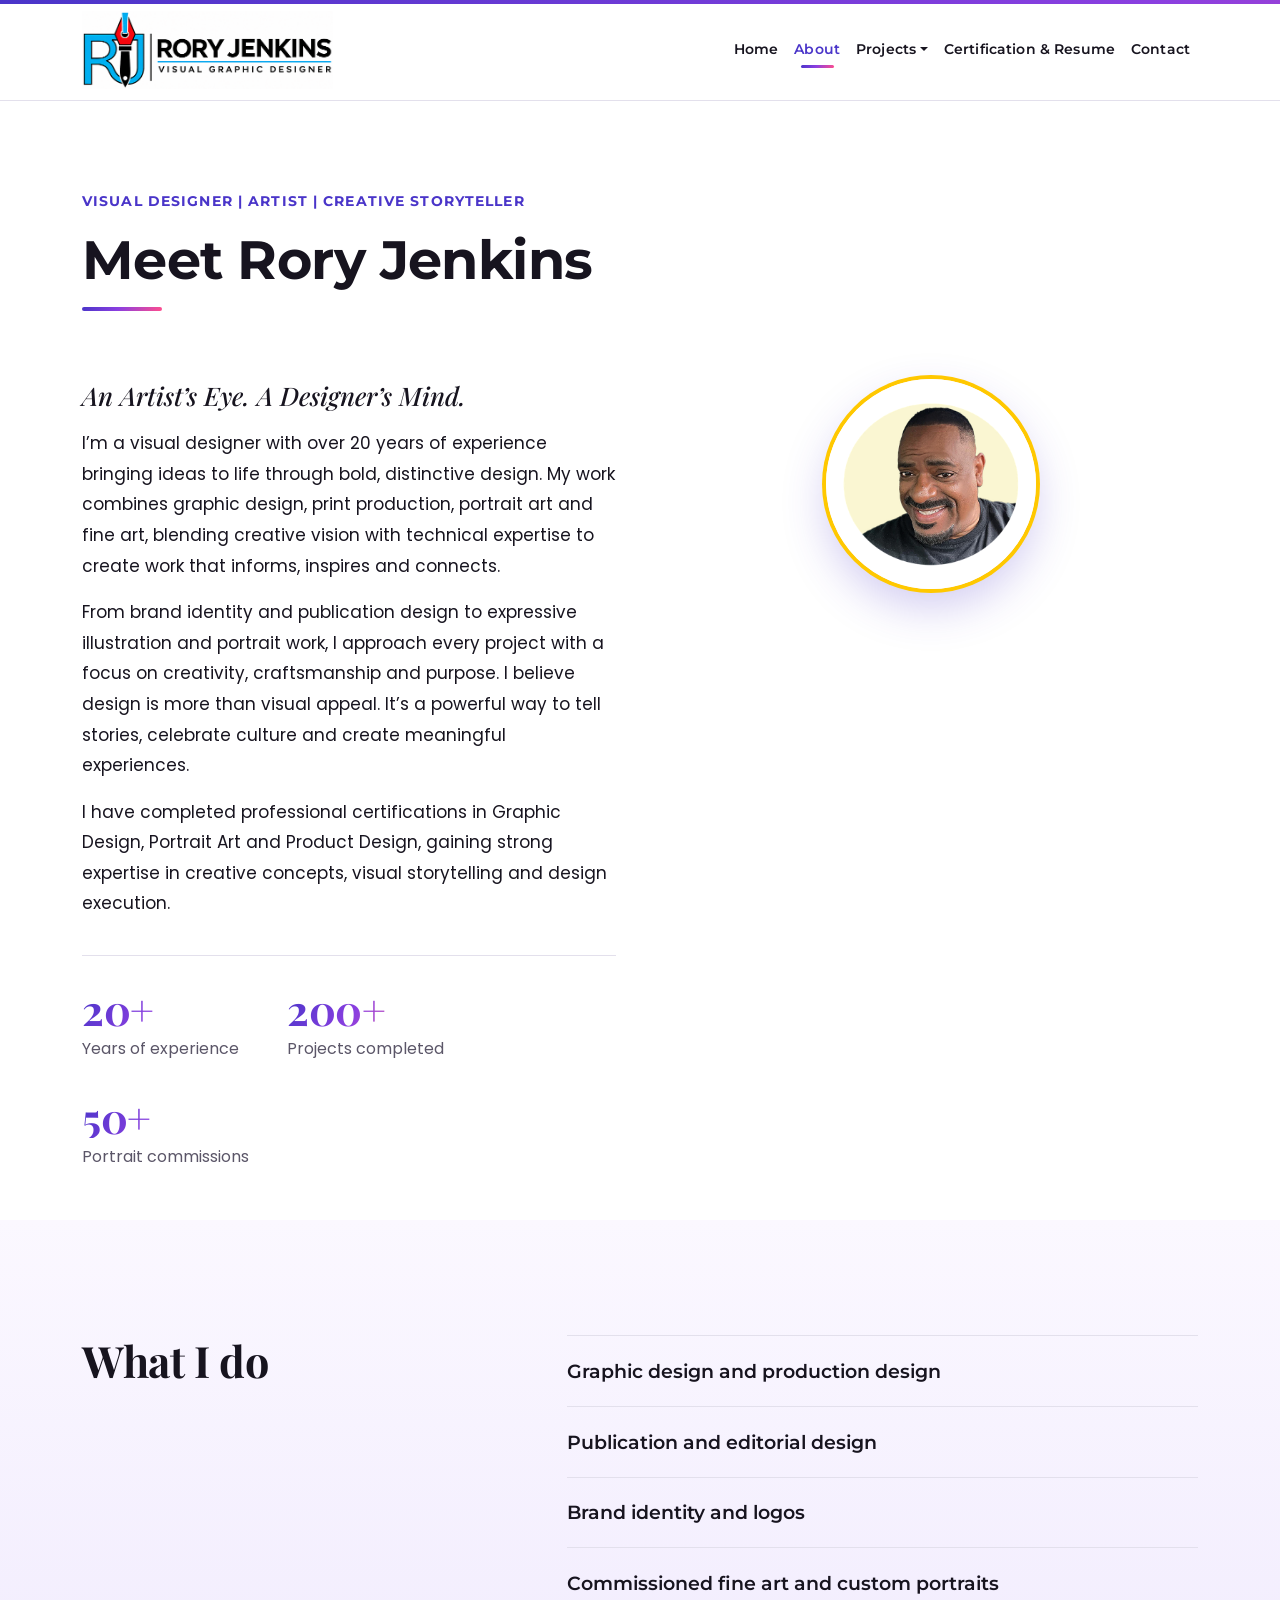
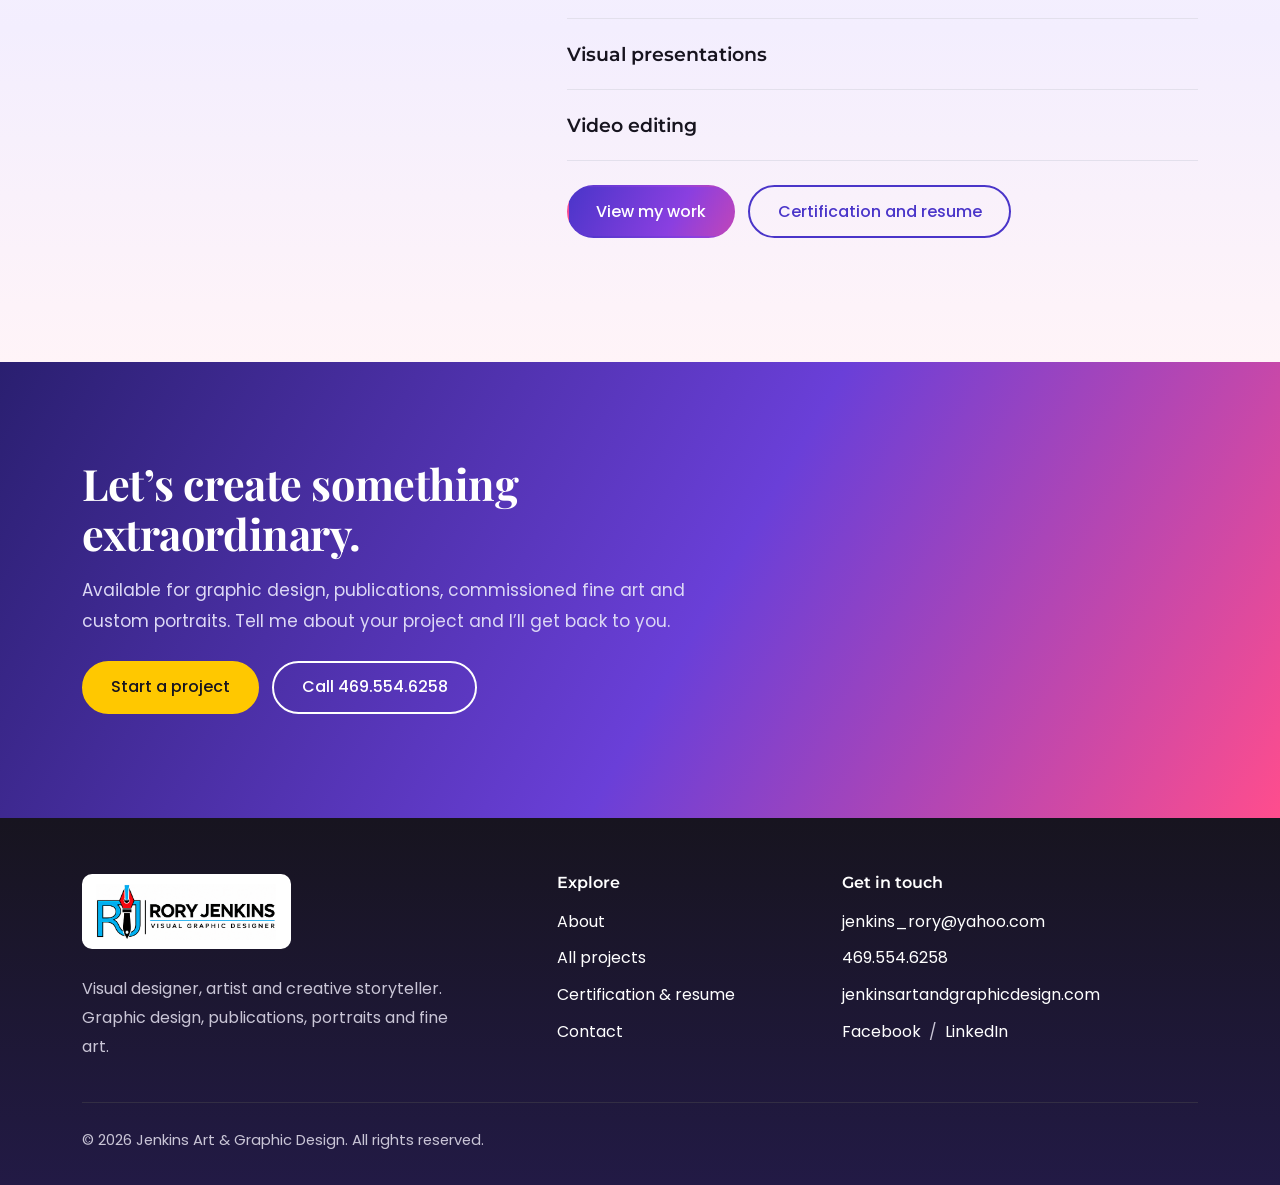
==== about.html @ f0d64f8f "first commit" ====
<!DOCTYPE html>
<html lang="en">
<head>
<meta charset="utf-8">
<meta name="viewport" content="width=device-width, initial-scale=1">
<title>About | Rory Jenkins</title>
<meta name="description" content="About Rory Jenkins: visual designer with over 20 years of experience in graphic design, print production, portrait art and fine art.">
<meta property="og:title" content="About | Rory Jenkins">
<meta property="og:description" content="About Rory Jenkins: visual designer with over 20 years of experience in graphic design, print production, portrait art and fine art.">
<meta property="og:type" content="website">
<link rel="icon" href="img/favicon.png" type="image/png">
<link href="css/fonts.css" rel="stylesheet">
<link href="vendor/bootstrap.min.css" rel="stylesheet">
<link href="css/style.css" rel="stylesheet">
</head>
<body>
<a class="skip-link" href="#main">Skip to content</a>
<header>
<nav class="navbar navbar-expand-lg site-nav sticky-top" aria-label="Main">
  <div class="container">
    <a class="brand brand-logo" href="index.html" aria-label="Rory Jenkins Visual Graphic Designer, home">
      <img src="img/logo-rory-jenkins.png" width="570" height="177" alt="Rory Jenkins Visual Graphic Designer">
    </a>
    <button class="navbar-toggler" type="button" data-bs-toggle="collapse" data-bs-target="#nav" aria-controls="nav" aria-expanded="false" aria-label="Open menu">
      <span class="navbar-toggler-icon"></span>
    </button>
    <div class="collapse navbar-collapse" id="nav">
      <ul class="navbar-nav ms-auto align-items-lg-center">
        <li class="nav-item"><a class="nav-link" href="index.html">Home</a></li>
        <li class="nav-item"><a class="nav-link active" aria-current="page" href="about.html">About</a></li>
        <li class="nav-item dropdown">
          <a class="nav-link dropdown-toggle" href="work.html" role="button" data-bs-toggle="dropdown" aria-expanded="false">Projects</a>
          <ul class="dropdown-menu">
            <li><a class="dropdown-item" href="osiris-coffee.html">Osiris Coffee</a></li><li><a class="dropdown-item" href="daybrave-skincare.html">Daybrave Men’s Skincare</a></li><li><a class="dropdown-item" href="culture-magazine.html">CULTURE Magazine</a></li><li><a class="dropdown-item" href="calendar-design.html">2027 HBCU Calendar</a></li><li><a class="dropdown-item" href="poster-design.html">Poster & Print Design</a></li><li><a class="dropdown-item" href="logo-design.html">Logo Design</a></li><li><a class="dropdown-item" href="illustrations.html">Digital Illustration</a></li><li><a class="dropdown-item" href="book-cover.html">Book Cover Design</a></li>
            <li><hr class="dropdown-divider"></li>
            <li><a class="dropdown-item" href="work.html">All projects</a></li>
          </ul>
        </li>
        <li class="nav-item"><a class="nav-link" href="certification.html">Certification &amp; Resume</a></li>
        <li class="nav-item"><a class="nav-link" href="contact.html">Contact</a></li>
      </ul>
    </div>
  </div>
</nav>
</header>
<main id="main">

<section class="page-head">
  <div class="container">
    <span class="kicker">Visual Designer | Artist | Creative Storyteller</span>
    <h1>Meet Rory Jenkins</h1>
  </div>
</section>
<section class="pb-5">
  <div class="container">
    <div class="row g-5 align-items-start">
      <div class="col-lg-6">
        <div class="prose">
          <p class="pull" style="font-size:1.6rem">An Artist’s Eye. A Designer’s Mind.</p>
          <p>I’m a visual designer with over 20 years of experience bringing ideas to life through bold, distinctive design. My work combines graphic design, print production, portrait art and fine art, blending creative vision with technical expertise to create work that informs, inspires and connects.</p>
          <p>From brand identity and publication design to expressive illustration and portrait work, I approach every project with a focus on creativity, craftsmanship and purpose. I believe design is more than visual appeal. It’s a powerful way to tell stories, celebrate culture and create meaningful experiences.</p>
          <p>I have completed professional certifications in Graphic Design, Portrait Art and Product Design, gaining strong expertise in creative concepts, visual storytelling and design execution.</p>
        </div>
        <div class="stats">
          <div><div class="stat-num">20+</div><div class="stat-label">Years of experience</div></div>
          <div><div class="stat-num">200+</div><div class="stat-label">Projects completed</div></div>
          <div><div class="stat-num">50+</div><div class="stat-label">Portrait commissions</div></div>
        </div>
      </div>
      <div class="col-lg-4 offset-lg-1 text-center">
        <img src="img/rory-jenkins.png" width="560" height="560" alt="Portrait of Rory Jenkins" loading="lazy" class="about-photo">
      </div>
    </div>
  </div>
</section>
<section class="section section-tint">
  <div class="container">
    <div class="row g-5">
      <div class="col-lg-5"><h2>What I do</h2></div>
      <div class="col-lg-7">
        <ul class="contact-list"><li><span style="font-family:var(--font-display);font-weight:600;font-size:1.2rem">Graphic design and production design</span></li><li><span style="font-family:var(--font-display);font-weight:600;font-size:1.2rem">Publication and editorial design</span></li><li><span style="font-family:var(--font-display);font-weight:600;font-size:1.2rem">Brand identity and logos</span></li><li><span style="font-family:var(--font-display);font-weight:600;font-size:1.2rem">Commissioned fine art and custom portraits</span></li><li><span style="font-family:var(--font-display);font-weight:600;font-size:1.2rem">Visual presentations</span></li><li><span style="font-family:var(--font-display);font-weight:600;font-size:1.2rem">Video editing</span></li></ul>
        <div class="mt-4">
          <a class="btn btn-ink me-2 mb-2" href="work.html">View my work</a>
          <a class="btn btn-line mb-2" href="certification.html">Certification and resume</a>
        </div>
      </div>
    </div>
  </div>
</section>
<section class="cta-band">
  <div class="container">
    <h2>Let’s create something extraordinary.</h2>
    <p class="mt-3 mb-4">Available for graphic design, publications, commissioned fine art and custom portraits. Tell me about your project and I’ll get back to you.</p>
    <a class="btn btn-sun me-2 mb-2" href="contact.html">Start a project</a>
    <a class="btn btn-line mb-2" style="color:#fff;border-color:#fff" href="tel:+14695546258">Call 469.554.6258</a>
  </div>
</section>
</main>
<footer class="site-footer">
  <div class="container">
    <div class="row g-4">
      <div class="col-lg-5">
        <a class="footer-logo" href="index.html" aria-label="Rory Jenkins, home"><img src="img/logo-rory-jenkins.png" width="570" height="177" alt="Rory Jenkins Visual Graphic Designer"></a>
        <p class="mt-3 mb-0" style="max-width:24rem">Visual designer, artist and creative storyteller. Graphic design, publications, portraits and fine art.</p>
      </div>
      <div class="col-6 col-lg-3">
        <h4>Explore</h4>
        <ul>
          <li><a href="about.html">About</a></li>
          <li><a href="work.html">All projects</a></li>
          <li><a href="certification.html">Certification &amp; resume</a></li>
          <li><a href="contact.html">Contact</a></li>
        </ul>
      </div>
      <div class="col-6 col-lg-4">
        <h4>Get in touch</h4>
        <ul>
          <li><a href="mailto:jenkins_rory@yahoo.com">jenkins_rory@yahoo.com</a></li>
          <li><a href="tel:+14695546258">469.554.6258</a></li>
          <li><a href="https://www.jenkinsartandgraphicdesign.com/" target="_blank" rel="noopener">jenkinsartandgraphicdesign.com</a></li>
          <li><a href="https://web.facebook.com/rory.jenkins.840507/?_rdc=1&amp;_rdr" target="_blank" rel="noopener">Facebook</a> &nbsp;/&nbsp; <a href="https://www.linkedin.com/in/rory-jenkins-483148102" target="_blank" rel="noopener">LinkedIn</a></li>
        </ul>
      </div>
    </div>
    <div class="footer-bottom">&copy; <span data-year>2026</span> Jenkins Art &amp; Graphic Design. All rights reserved.</div>
  </div>
</footer>


<script src="vendor/bootstrap.bundle.min.js"></script>
<script src="js/main.js"></script>
</body>
</html>
---- css/fonts.css ----
@font-face {
  font-family: 'Montserrat';
  font-style: normal;
  font-weight: 400;
  font-display: swap;
  src: url(../fonts/montserrat-normal-400.ttf) format('truetype');
}
@font-face {
  font-family: 'Montserrat';
  font-style: normal;
  font-weight: 500;
  font-display: swap;
  src: url(../fonts/montserrat-normal-500.ttf) format('truetype');
}
@font-face {
  font-family: 'Montserrat';
  font-style: normal;
  font-weight: 600;
  font-display: swap;
  src: url(../fonts/montserrat-normal-600.ttf) format('truetype');
}
@font-face {
  font-family: 'Montserrat';
  font-style: normal;
  font-weight: 700;
  font-display: swap;
  src: url(../fonts/montserrat-normal-700.ttf) format('truetype');
}
@font-face {
  font-family: 'Montserrat';
  font-style: normal;
  font-weight: 800;
  font-display: swap;
  src: url(../fonts/montserrat-normal-800.ttf) format('truetype');
}
@font-face {
  font-family: 'Playfair Display';
  font-style: italic;
  font-weight: 500;
  font-display: swap;
  src: url(../fonts/playfair-display-italic-500.ttf) format('truetype');
}
@font-face {
  font-family: 'Playfair Display';
  font-style: italic;
  font-weight: 600;
  font-display: swap;
  src: url(../fonts/playfair-display-italic-600.ttf) format('truetype');
}
@font-face {
  font-family: 'Playfair Display';
  font-style: normal;
  font-weight: 500;
  font-display: swap;
  src: url(../fonts/playfair-display-normal-500.ttf) format('truetype');
}
@font-face {
  font-family: 'Playfair Display';
  font-style: normal;
  font-weight: 600;
  font-display: swap;
  src: url(../fonts/playfair-display-normal-600.ttf) format('truetype');
}
@font-face {
  font-family: 'Playfair Display';
  font-style: normal;
  font-weight: 700;
  font-display: swap;
  src: url(../fonts/playfair-display-normal-700.ttf) format('truetype');
}
@font-face {
  font-family: 'Poppins';
  font-style: normal;
  font-weight: 400;
  font-display: swap;
  src: url(../fonts/poppins-normal-400.ttf) format('truetype');
}
@font-face {
  font-family: 'Poppins';
  font-style: normal;
  font-weight: 500;
  font-display: swap;
  src: url(../fonts/poppins-normal-500.ttf) format('truetype');
}
@font-face {
  font-family: 'Poppins';
  font-style: normal;
  font-weight: 600;
  font-display: swap;
  src: url(../fonts/poppins-normal-600.ttf) format('truetype');
}
@font-face {
  font-family: 'Poppins';
  font-style: normal;
  font-weight: 700;
  font-display: swap;
  src: url(../fonts/poppins-normal-700.ttf) format('truetype');
}
---- css/style.css ----
/* Rory Jenkins — Visual Designer
   Built on Bootstrap 5.3. Edit colours and fonts in the :root block below. */

:root {
  --ink: #17141f;
  --muted: #5b5668;
  --paper: #ffffff;
  --surface: #f5f4f9;
  --line: #e3e0ec;
  --violet: #3a2c8f;
  --violet-dark: #2a1f70;
  --sun: #f5c518;
  /* Three families throughout: Montserrat, Poppins and Playfair Display.
     System fonts below are fallbacks only. Font files and licenses are local. */
  --font-ui: "Montserrat", "Helvetica Neue", Arial, sans-serif;
  --font-body: "Poppins", "Helvetica Neue", Arial, sans-serif;
  --font-head: "Playfair Display", Georgia, serif;
  --font-hero: var(--font-ui);
  --font-btn: var(--font-body);
  --font-art: var(--font-head);
  --font-display: var(--font-ui);
}

html { scroll-behavior: smooth; scroll-padding-top: 90px; }
body {
  font-family: var(--font-body);
  font-size: 1.125rem;
  line-height: 1.7;
  color: var(--ink);
  background: var(--paper);
  -webkit-font-smoothing: antialiased;
}
img { max-width: 100%; height: auto; display: block; }
a { color: var(--violet); text-underline-offset: 3px; }
a:hover { color: var(--violet-dark); }

h1, h2, h3, h4, .display-font {
  font-family: var(--font-display);
  font-weight: 700;
  letter-spacing: -0.02em;
  line-height: 1.08;
  color: var(--ink);
}
h1 { font-size: clamp(2.6rem, 6.2vw, 5rem); }
h2 { font-size: clamp(2rem, 4vw, 3rem); }
h3 { font-size: clamp(1.35rem, 2.2vw, 1.75rem); letter-spacing: -0.01em; }
.lead-text { font-size: 1.25rem; color: var(--muted); max-width: 38rem; }
.prose { max-width: 40rem; }
.muted { color: var(--muted); }

:focus-visible { outline: 3px solid var(--violet); outline-offset: 3px; border-radius: 2px; }
.skip-link {
  position: absolute; left: -999px; top: 8px; background: var(--ink); color: #fff;
  padding: .5rem 1rem; z-index: 2000; border-radius: 4px;
}
.skip-link:focus { left: 8px; color: #fff; }



/* ---------- Buttons ---------- */
.btn { font-family: var(--font-display); font-weight: 600; border-radius: 999px; padding: .8rem 1.7rem; font-size: 1rem; letter-spacing: 0; }
.btn-ink { background: var(--ink); color: #fff; border: 2px solid var(--ink); }
.btn-ink:hover, .btn-ink:focus { background: var(--violet); border-color: var(--violet); color: #fff; }
.btn-line { background: transparent; color: var(--ink); border: 2px solid var(--ink); }
.btn-line:hover, .btn-line:focus { background: var(--ink); color: #fff; }
.btn-sun { background: var(--sun); color: var(--ink); border: 2px solid var(--sun); }
.btn-sun:hover { background: #ffd84a; border-color: #ffd84a; color: var(--ink); }

/* ---------- Navigation ---------- */
.site-nav {
  background: rgba(255,255,255,.96);
  backdrop-filter: blur(8px);
  border-bottom: 1px solid var(--line);
  padding: .9rem 0;
}
.brand { display: inline-flex; flex-direction: column; text-decoration: none; line-height: 1.1; }
.brand-name { font-family: var(--font-display); font-weight: 800; font-size: 1.45rem; letter-spacing: -0.03em; color: var(--ink); }
.brand-sub { font-size: .8rem; color: var(--muted); margin-top: 2px; font-family: var(--font-display); }
.brand:hover .brand-name { color: var(--violet); }
.site-nav .nav-link {
  font-family: var(--font-display); font-weight: 500; font-size: 1rem;
  color: var(--ink); padding: .5rem .9rem;
}
.site-nav .nav-link:hover { color: var(--violet); }
.site-nav .nav-link.active { color: var(--violet); box-shadow: inset 0 -3px 0 var(--sun); }
.site-nav .dropdown-menu { border: 1px solid var(--line); border-radius: 12px; padding: .5rem; box-shadow: 0 12px 30px rgba(23,20,31,.12); }
.site-nav .dropdown-item { font-family: var(--font-display); border-radius: 8px; padding: .55rem .9rem; }
.site-nav .dropdown-item:hover { background: var(--surface); color: var(--violet); }
.navbar-toggler { border: 0; }
.navbar-toggler:focus { box-shadow: none; outline: 3px solid var(--violet); }

/* ---------- Sections ---------- */
.section { padding: clamp(4rem, 9vw, 7.5rem) 0; }
.section-tint { background: var(--surface); }
.section-head { margin-bottom: clamp(2rem, 5vw, 3.5rem); }
.kicker { font-family: var(--font-display); font-weight: 600; font-size: .95rem; color: var(--violet); margin-bottom: .75rem; display: block; }

/* ---------- Hero ---------- */
.hero { padding: clamp(2.5rem, 6vw, 5rem) 0 clamp(4rem, 8vw, 6.5rem); overflow: hidden; }
.hero-role { font-family: var(--font-display); font-weight: 600; color: var(--violet); font-size: 1.1rem; margin-bottom: 1.25rem; display: flex; align-items: center; gap: .6rem; }
.hero-role::before { content: ""; width: 2.5rem; height: 3px; background: var(--sun); }
.hero h1 { margin-bottom: 1.5rem; }
.hero-sub { font-family: var(--font-display); font-weight: 600; font-size: clamp(1.15rem, 2vw, 1.5rem); margin-bottom: 1rem; letter-spacing: -0.01em; }
.hero-art { position: relative; padding: 0 0 2rem 2rem; }
.hero-art::before {
  content: ""; position: absolute; inset: 2rem 2rem 0 0; background: var(--sun); border-radius: 6px;
}
.hero-art img { position: relative; border-radius: 6px; box-shadow: 0 24px 60px rgba(23,20,31,.22); width: 100%; }
.hero-art .hero-inset {
  position: absolute; width: 34%; left: -2%; bottom: 0; z-index: 2;
  border: 6px solid #fff; border-radius: 6px; box-shadow: 0 14px 34px rgba(23,20,31,.25);
}

/* hero entrance (the one orchestrated moment) */
@keyframes rise { from { opacity: 0; transform: translateY(18px); } to { opacity: 1; transform: none; } }
.hero .reveal { opacity: 0; animation: rise .8s cubic-bezier(.2,.7,.2,1) forwards; }
.hero .reveal:nth-child(2) { animation-delay: .08s; }
.hero .reveal:nth-child(3) { animation-delay: .16s; }
.hero .reveal:nth-child(4) { animation-delay: .24s; }
.hero .reveal:nth-child(5) { animation-delay: .32s; }
.hero .hero-art { opacity: 0; animation: rise 1s .15s cubic-bezier(.2,.7,.2,1) forwards; }

/* ---------- About / stats ---------- */
.about-img { border-radius: 6px; width: 100%; object-fit: cover; aspect-ratio: 4/5; }
.stats { display: flex; flex-wrap: wrap; gap: 2rem 3rem; margin-top: 2.25rem; padding-top: 2rem; border-top: 1px solid var(--line); }
.stat-num { font-family: var(--font-display); font-weight: 800; font-size: 2.6rem; line-height: 1; letter-spacing: -0.03em; }
.stat-label { color: var(--muted); font-size: 1rem; margin-top: .35rem; }

/* ---------- Feature rows (home) ---------- */
.feature { padding: clamp(3rem, 6vw, 5rem) 0; border-top: 1px solid var(--line); }
.feature:first-of-type { border-top: 0; }
.feature-media { background: var(--surface); border-radius: 8px; padding: clamp(1rem, 3vw, 2rem); display: block; }
.feature-media img { width: 100%; border-radius: 4px; }
.feature h3 { margin-bottom: 1rem; font-size: clamp(1.8rem, 3.4vw, 2.6rem); }
.text-link { font-family: var(--font-display); font-weight: 600; text-decoration: none; border-bottom: 3px solid var(--sun); color: var(--ink); padding-bottom: 2px; }
.text-link:hover { color: var(--violet); border-color: var(--violet); }

/* ---------- Project cards (grid) ---------- */
.work-grid { --gap: 1.5rem; }
.card-work { display: block; text-decoration: none; color: inherit; height: 100%; background: none; border: 0; padding: 0; text-align: left; width: 100%; }
.card-work .thumb { background: var(--surface); border-radius: 8px; overflow: hidden; aspect-ratio: 4/3; display: flex; align-items: center; justify-content: center; }
.card-work .thumb img { width: 100%; height: 100%; object-fit: cover; transition: transform .5s ease; }
.card-work:hover .thumb img { transform: scale(1.04); }
.card-work .thumb.contain img { object-fit: contain; padding: 6%; }
.card-work h3 { font-size: 1.3rem; margin: 1rem 0 .25rem; }
.card-work p { color: var(--muted); font-size: 1rem; margin: 0; line-height: 1.5; }
.card-work:hover h3 { color: var(--violet); }

.filters { display: flex; flex-wrap: wrap; gap: .6rem; margin-bottom: 2.5rem; }
.filter-btn { font-family: var(--font-display); font-weight: 500; background: transparent; border: 1.5px solid var(--line); color: var(--ink); border-radius: 999px; padding: .5rem 1.2rem; font-size: .98rem; }
.filter-btn:hover { border-color: var(--ink); }
.filter-btn[aria-pressed="true"] { background: var(--ink); color: #fff; border-color: var(--ink); }
.work-item[hidden] { display: none !important; }

/* ---------- Page header (inner pages) ---------- */
.page-head { padding: clamp(3rem, 7vw, 5.5rem) 0 clamp(2rem, 4vw, 3rem); }
.page-head h1 { font-size: clamp(2.4rem, 5.5vw, 4.2rem); margin-bottom: 1.25rem; }
.meta { display: flex; flex-wrap: wrap; gap: 1rem 3rem; margin-top: 2rem; padding-top: 1.5rem; border-top: 1px solid var(--line); }
.meta dt { font-family: var(--font-display); font-weight: 600; font-size: .9rem; color: var(--muted); }
.meta dd { margin: 0; font-size: 1.05rem; }

/* ---------- Gallery ---------- */
.gallery-item { margin: 0; }
.gallery-item .frame { background: var(--surface); border-radius: 8px; overflow: hidden; display: block; width: 100%; padding: 0; border: 0; cursor: zoom-in; }
.gallery-item img { width: 100%; }
.gallery-item figcaption { font-size: .98rem; color: var(--muted); margin-top: .65rem; line-height: 1.45; }
.frame.pad { padding: clamp(.75rem, 2vw, 1.5rem); }
.lightbox .modal-content { background: transparent; border: 0; }
.lightbox .modal-body { padding: 0; text-align: center; }
.lightbox img { max-height: 84vh; width: auto; max-width: 100%; margin: 0 auto; border-radius: 6px; background: #fff; }
.lightbox .lb-caption { color: #fff; margin-top: .75rem; font-size: 1rem; }
.lightbox .btn-close { position: absolute; top: -2.4rem; right: 0; filter: invert(1); opacity: 1; }

.pull { font-family: var(--font-display); font-weight: 600; font-size: clamp(1.4rem, 2.6vw, 2rem); line-height: 1.25; letter-spacing: -0.015em; max-width: 44rem; }

.next-project { display: block; text-decoration: none; padding: 3rem 0; border-top: 1px solid var(--line); color: var(--ink); }
.next-project span { font-family: var(--font-display); font-size: .95rem; color: var(--muted); display: block; }
.next-project strong { font-family: var(--font-display); font-size: clamp(1.8rem, 4vw, 3rem); letter-spacing: -0.02em; }
.next-project:hover strong { color: var(--violet); }

/* ---------- Modal (project details) ---------- */
.modal-content { border-radius: 12px; border: 0; }
.modal-title { font-family: var(--font-display); font-weight: 700; }
.carousel-inner { background: var(--surface); border-radius: 8px; }
.carousel-item img { width: 100%; max-height: 62vh; object-fit: contain; padding: 1rem; }
.carousel-control-prev-icon, .carousel-control-next-icon { filter: invert(1); background-color: rgba(0,0,0,.0); }
.carousel-control-prev, .carousel-control-next { width: 12%; }
.carousel-control-prev-icon, .carousel-control-next-icon { background-color: rgba(23,20,31,.75); border-radius: 50%; background-size: 55%; width: 2.6rem; height: 2.6rem; filter: none; }

/* ---------- Certification / resume ---------- */
.doc-frame { border: 1px solid var(--line); border-radius: 8px; overflow: hidden; background: #fff; box-shadow: 0 14px 40px rgba(23,20,31,.08); }
.doc-frame img { width: 100%; }

/* ---------- Contact ---------- */
.contact-list { list-style: none; padding: 0; margin: 0; }
.contact-list li { padding: 1.1rem 0; border-top: 1px solid var(--line); }
.contact-list li:last-child { border-bottom: 1px solid var(--line); }
.contact-list .label { font-family: var(--font-display); font-weight: 600; font-size: .92rem; color: var(--muted); display: block; }
.contact-list a { color: var(--ink); font-size: 1.15rem; word-break: break-word; }
.contact-list a:hover { color: var(--violet); }
.form-label { font-family: var(--font-display); font-weight: 600; font-size: .98rem; }
.form-control, .form-select { border: 1.5px solid #cfcbdb; border-radius: 10px; padding: .8rem 1rem; font-family: var(--font-body); font-size: 1.05rem; }
.form-control:focus, .form-select:focus { border-color: var(--violet); box-shadow: 0 0 0 .2rem rgba(58,44,143,.18); }

.cta-band { background: var(--violet); color: #fff; padding: clamp(3.5rem, 8vw, 6rem) 0; }
.cta-band h2 { color: #fff; max-width: 36rem; }
.cta-band p { color: #dcd8f5; max-width: 38rem; }

/* ---------- Footer ---------- */
.site-footer { background: var(--ink); color: #c9c5d6; padding: 3.5rem 0 2rem; font-size: 1rem; }
.site-footer a { color: #fff; text-decoration: none; }
.site-footer a:hover { color: var(--sun); }
.site-footer .brand-name { color: #fff; }
.site-footer .brand-sub { color: #a9a4ba; }
.site-footer h4 { color: #fff; font-size: 1rem; letter-spacing: 0; margin-bottom: 1rem; font-weight: 600; }
.site-footer ul { list-style: none; padding: 0; margin: 0; }
.site-footer li { margin-bottom: .5rem; }
.footer-bottom { border-top: 1px solid #332e44; margin-top: 2.5rem; padding-top: 1.5rem; font-size: .92rem; }

@media (max-width: 991.98px) {
  .site-nav .navbar-collapse { padding-top: 1rem; }
  .hero-art { padding: 0 0 1.5rem 1.5rem; margin-top: 1rem; }
  .hero-art::before { inset: 1.5rem 1.5rem 0 0; }
}
@media (max-width: 575.98px) {
  body { font-size: 1.06rem; }
  .hero-art .hero-inset { width: 38%; }
}
@media (prefers-reduced-motion: reduce) {
  html { scroll-behavior: auto; }
  .hero .reveal, .hero .hero-art { animation: none; opacity: 1; }
  .card-work .thumb img { transition: none; }
  .card-work:hover .thumb img { transform: none; }
}


/* =====================================================================
   Font system, logo navbar, category sections (update)
   ===================================================================== */
body { font-size: 1rem; line-height: 1.85; }
h1 { font-family: var(--font-hero); font-weight: 700; letter-spacing: -0.01em; line-height: 1.08; }
.hero h1 { font-size: clamp(2.3rem, 5vw, 4rem); }
.page-head h1 { font-size: clamp(2rem, 4.6vw, 3.4rem); }
h2, h3, .modal-title { font-family: var(--font-head); font-weight: 700; letter-spacing: -0.01em; line-height: 1.18; }
h2 { font-size: clamp(1.9rem, 3.6vw, 2.7rem); }
.h3 { font-family: var(--font-head); font-weight: 700; }
.stat-num { font-family: var(--font-head); font-weight: 700; letter-spacing: -0.01em; }
.lead-text { font-family: var(--font-art); font-size: 1.5rem; line-height: 1.5; font-weight: 500; color: var(--muted); }
.hero-sub { font-family: var(--font-art); font-weight: 600; font-size: clamp(1.5rem, 2.4vw, 1.9rem); letter-spacing: 0; }
.pull { font-family: var(--font-art); font-weight: 500; font-size: clamp(1.6rem, 3vw, 2.3rem); line-height: 1.3; letter-spacing: 0; font-style: italic; }
.btn, .filter-btn, .text-link, .card-work p, .gallery-item figcaption, .cat-card span { font-family: var(--font-btn); }
.btn { font-weight: 500; }
.card-work h3 { font-family: var(--font-ui); font-weight: 700; font-size: 1.1rem; letter-spacing: 0; }
.site-nav .nav-link { font-size: .9rem; font-weight: 600; letter-spacing: .01em; }
.site-nav .dropdown-item { font-family: var(--font-btn); font-size: .92rem; }
.site-footer h4 { font-family: var(--font-ui); }
.gallery-item figcaption { font-size: .92rem; }

.brand-logo { display: inline-flex; align-items: center; }
.brand-logo img { height: 54px; width: auto; }
.site-nav { padding: .6rem 0; }
@media (max-width: 575.98px) { .brand-logo img { height: 42px; } }
.footer-logo { display: inline-block; background: #fff; border-radius: 10px; padding: .6rem .9rem; }
.footer-logo img { height: 46px; width: auto; }

.hero-art .hero-inset { display: none; }
.about-photo { width: 100%; max-width: 280px; aspect-ratio: 1; border-radius: 50%; object-fit: cover; margin: 0 auto; box-shadow: 0 18px 44px rgba(23,20,31,.16); }

.cat-card { display: block; text-align: center; text-decoration: none; color: var(--ink); background: #fff; border: 1px solid var(--line); border-radius: 14px; padding: 2rem 1rem 1.6rem; height: 100%; transition: transform .35s ease, box-shadow .35s ease, border-color .35s ease; position: relative; overflow: hidden; }
.cat-card::after { content: ""; position: absolute; left: 0; right: 0; bottom: 0; height: 4px; background: var(--sun); transform: scaleX(0); transform-origin: left; transition: transform .35s ease; }
.cat-card img { width: 212px; max-width: 100%; height: auto; margin: 0 auto 1.25rem; transition: transform .45s ease; }
.cat-card h3 { font-family: var(--font-ui); font-size: 1.02rem; font-weight: 700; letter-spacing: 0; margin: 0 0 .3rem; line-height: 1.3; }
.cat-card span { font-size: .85rem; color: var(--muted); display: block; line-height: 1.4; }
.cat-card:hover, .cat-card:focus-visible { transform: translateY(-6px); box-shadow: 0 22px 44px rgba(23,20,31,.13); border-color: var(--violet); color: var(--ink); }
.cat-card:hover::after, .cat-card:focus-visible::after { transform: scaleX(1); }
.cat-card:hover img { transform: scale(1.04); }
.cat-card:hover h3 { color: var(--violet); }

.feature-media img { aspect-ratio: 3/2; object-fit: cover; }
.feature-num { font-family: var(--font-head); font-style: italic; font-size: 2.6rem; line-height: 1; color: var(--sun); -webkit-text-stroke: 1px var(--ink); display: block; margin-bottom: .5rem; }
.feature .muted { font-family: var(--font-body); font-size: 1rem; }

.frame.dark { background: #000; }
.poster-feature { max-width: 520px; margin-left: auto; margin-right: auto; }
.gallery-item .frame img { transition: transform .5s ease; }
.gallery-item .frame:hover img { transform: scale(1.02); }
@media (prefers-reduced-motion: reduce) { .cat-card, .cat-card img, .cat-card::after, .gallery-item .frame img { transition: none; } }


/* =====================================================================
   Image fix: no cropping, slightly smaller, neatly aligned (update)
   ===================================================================== */

/* Home page: category rows. Equal-size frames, whole image always visible. */
.feature-media {
  display: flex; align-items: center; justify-content: center;
  width: 100%; max-width: 520px; margin-left: auto; margin-right: auto;
  aspect-ratio: 3 / 2;
  padding: clamp(.6rem, 1.6vw, 1rem);
}
.feature-media img {
  width: 100%; height: 100%;
  aspect-ratio: auto; object-fit: contain;
}

/* Work grid cards: show the full artwork instead of cropping it */
.card-work .thumb img { object-fit: contain; padding: 5%; }

/* Inner-page galleries: a touch smaller and centred, never cropped */
.gallery-item { max-width: 94%; margin-left: auto; margin-right: auto; }
.col-12 > .gallery-item { max-width: 820px; }
.gallery-item .frame img { height: auto; object-fit: contain; }
.poster-feature { max-width: 460px; }
.poster-feature .gallery-item { max-width: 100%; }

/* Category icon cards, project modal slider, resume/certificate */
.cat-card img { width: 190px; }
.carousel-item img { max-height: 56vh; }
.doc-frame { max-width: 94%; margin-left: auto; margin-right: auto; }

/* Side-by-side gallery items: matching frames so rows line up */
.col-md-6 > .gallery-item .frame { aspect-ratio: 1 / 1; display: flex; align-items: center; justify-content: center; }
.col-md-6 > .gallery-item .frame img { width: 100%; height: 100%; object-fit: contain; }


/* =====================================================================
   Elegant refresh: smaller images, larger logo, hover + scroll motion
   (appended; the page structure and markup are unchanged)
   ===================================================================== */

:root {
  --ease: cubic-bezier(.22,.8,.24,1);
  --shadow-soft: 0 10px 30px rgba(23,20,31,.08);
  --shadow-lift: 0 26px 56px rgba(42,31,112,.20);
}

/* ---------- Navbar + larger, clearer logo ---------- */
.site-nav {
  padding: .7rem 0;
  background: rgba(255,255,255,.92);
  backdrop-filter: saturate(160%) blur(14px);
  -webkit-backdrop-filter: saturate(160%) blur(14px);
  transition: padding .35s var(--ease), box-shadow .35s var(--ease), background .35s var(--ease);
}
.site-nav.is-scrolled { padding: .35rem 0; box-shadow: 0 8px 28px rgba(23,20,31,.09); background: rgba(255,255,255,.97); }
.brand-logo img {
  height: 78px; width: auto;
  image-rendering: -webkit-optimize-contrast;
  transition: height .35s var(--ease), transform .35s var(--ease), filter .35s var(--ease);
}
.site-nav.is-scrolled .brand-logo img { height: 64px; }
.brand-logo:hover img { transform: scale(1.04); filter: drop-shadow(0 6px 12px rgba(58,44,143,.22)); }
.footer-logo img { height: 56px; }
@media (max-width: 991.98px) { .brand-logo img { height: 64px; } .site-nav.is-scrolled .brand-logo img { height: 54px; } }
@media (max-width: 575.98px) { .brand-logo img { height: 52px; } .site-nav.is-scrolled .brand-logo img { height: 46px; } }

/* animated underline on nav links */
.site-nav .nav-link { position: relative; transition: color .25s ease; }
.site-nav .nav-link:not(.dropdown-toggle)::after {
  content: ""; position: absolute; left: .9rem; right: .9rem; bottom: .2rem; height: 3px;
  background: var(--sun); border-radius: 2px; transform: scaleX(0); transform-origin: left;
  transition: transform .35s var(--ease);
}
.site-nav .nav-link:not(.dropdown-toggle):hover::after { transform: scaleX(1); }
.site-nav .nav-link.active { box-shadow: none; }
.site-nav .nav-link.active:not(.dropdown-toggle)::after { transform: scaleX(1); }
.site-nav .nav-link.dropdown-toggle.active { box-shadow: inset 0 -3px 0 var(--sun); }
.site-nav .dropdown-menu { animation: menuIn .28s var(--ease); }
@keyframes menuIn { from { opacity: 0; transform: translateY(8px); } to { opacity: 1; transform: none; } }
.site-nav .dropdown-item { transition: background .2s ease, color .2s ease, padding-left .25s var(--ease); }
.site-nav .dropdown-item:hover { padding-left: 1.2rem; }

/* ---------- Atmosphere ---------- */
body { background: #fff; }
.hero {
  position: relative;
  background:
    radial-gradient(900px 420px at 88% -10%, rgba(245,197,24,.16), transparent 60%),
    radial-gradient(760px 420px at -5% 105%, rgba(58,44,143,.09), transparent 60%);
}
.section-tint { background: linear-gradient(180deg, #f7f6fb 0%, #f1effa 100%); }
.kicker { letter-spacing: .14em; text-transform: uppercase; font-size: .78rem; }
.section-head h2::after, .page-head h1::after {
  content: ""; display: block; width: 64px; height: 4px; border-radius: 2px; margin-top: 1.1rem;
  background: linear-gradient(90deg, var(--sun), var(--violet));
}
.section-head.text-center h2::after { margin-left: auto; margin-right: auto; }

/* ---------- Buttons ---------- */
.btn { transition: transform .3s var(--ease), box-shadow .3s var(--ease), background .25s ease, color .25s ease, border-color .25s ease; }
.btn:hover { transform: translateY(-3px); box-shadow: 0 12px 24px rgba(58,44,143,.22); }
.btn:active { transform: translateY(-1px); }
.text-link { transition: color .25s ease, border-color .25s ease, letter-spacing .3s var(--ease); }
.text-link:hover { letter-spacing: .02em; }

/* ---------- Hero image: smaller, gently floating ---------- */
.hero-art { max-width: 440px; margin-left: auto; margin-right: auto; }
@keyframes floaty { 0%,100% { translate: 0 0; } 50% { translate: 0 -9px; } }
.hero-art img { transition: transform .6s var(--ease), box-shadow .6s var(--ease); animation: floaty 7s ease-in-out 1.4s infinite; }
.hero-art:hover img { transform: scale(1.025) rotate(-.6deg); box-shadow: 0 34px 70px rgba(42,31,112,.30); animation-play-state: paused; }
.hero-art::before { transition: transform .6s var(--ease); }
.hero-art:hover::before { transform: translate(-8px, 8px); }

/* ---------- Home: category icon cards (smaller, livelier) ---------- */
.cat-card { border-radius: 18px; padding: 1.7rem 1rem 1.4rem; background: linear-gradient(180deg, #fff, #fbfaff); box-shadow: var(--shadow-soft); transition: transform .45s var(--ease), box-shadow .45s var(--ease), border-color .35s ease; }
.cat-card img { width: 160px; margin-bottom: 1rem; transition: transform .6s var(--ease), filter .6s var(--ease); }
.cat-card:hover, .cat-card:focus-visible { transform: translateY(-9px); box-shadow: var(--shadow-lift); }
.cat-card:hover img, .cat-card:focus-visible img { transform: scale(1.09) translateY(-4px) rotate(-1.5deg); filter: drop-shadow(0 12px 14px rgba(58,44,143,.22)); }
.cat-card::before {
  content: ""; position: absolute; inset: 0; pointer-events: none;
  background: linear-gradient(115deg, transparent 35%, rgba(255,255,255,.75) 50%, transparent 65%);
  transform: translateX(-120%); transition: transform .9s var(--ease);
}
.cat-card:hover::before { transform: translateX(120%); }

/* ---------- Home: "Every category in detail" image rows ---------- */
.feature-media {
  position: relative; overflow: hidden; max-width: 430px; border-radius: 16px;
  background: linear-gradient(145deg, #ffffff, #efecf9);
  box-shadow: var(--shadow-soft);
  transition: transform .55s var(--ease), box-shadow .55s var(--ease);
}
.feature-media img { border-radius: 8px; transition: transform .9s var(--ease), filter .6s ease; }
.feature-media:hover { transform: translateY(-8px); box-shadow: var(--shadow-lift); }
.feature-media:hover img { transform: scale(1.07); filter: saturate(1.08) contrast(1.02); }
/* sweeping highlight */
.feature-media::before {
  content: ""; position: absolute; inset: 0; z-index: 2; pointer-events: none;
  background: linear-gradient(115deg, transparent 38%, rgba(255,255,255,.55) 50%, transparent 62%);
  transform: translateX(-130%); transition: transform 1s var(--ease);
}
.feature-media:hover::before { transform: translateX(130%); }
/* "View category" chip that slides up on hover */
.feature-media::after {
  content: "View category \2192"; position: absolute; left: 50%; bottom: 1rem; z-index: 3;
  font-family: var(--font-btn); font-weight: 500; font-size: .85rem; letter-spacing: .02em; white-space: nowrap;
  background: var(--ink); color: #fff; padding: .5rem 1.15rem; border-radius: 999px;
  transform: translate(-50%, 140%); opacity: 0;
  transition: transform .5s var(--ease), opacity .4s ease, background .25s ease;
}
.feature-media:hover::after { transform: translate(-50%, 0); opacity: 1; }
.feature-num { transition: transform .5s var(--ease); }
.feature:hover .feature-num { transform: translateX(8px); }
.feature h3 { transition: color .3s ease; }
.feature:hover h3 { color: var(--violet); }
.feature-media, .feature-media img { will-change: transform; }

/* ---------- Project grid cards (work page) ---------- */
.card-work .thumb { border-radius: 14px; box-shadow: var(--shadow-soft); transition: transform .5s var(--ease), box-shadow .5s var(--ease); }
.card-work:hover .thumb { transform: translateY(-6px); box-shadow: var(--shadow-lift); }

/* ---------- Inner pages: smaller images ---------- */
.gallery-item { max-width: 82%; }
.col-12 > .gallery-item { max-width: 660px; }
.poster-feature { max-width: 400px; }
.gallery-item .frame { border-radius: 14px; box-shadow: var(--shadow-soft); transition: transform .5s var(--ease), box-shadow .5s var(--ease); }
.gallery-item .frame:hover { transform: translateY(-5px); box-shadow: var(--shadow-lift); }
.gallery-item .frame img { transition: transform .8s var(--ease); }
.gallery-item .frame:hover img { transform: scale(1.035); }
.doc-frame { max-width: 78%; border-radius: 14px; transition: transform .5s var(--ease), box-shadow .5s var(--ease); }
.doc-frame:hover { transform: translateY(-5px); box-shadow: var(--shadow-lift); }
.carousel-item img { max-height: 46vh; }
.about-photo { max-width: 240px; transition: transform .6s var(--ease), box-shadow .6s var(--ease); }
.about-photo:hover { transform: scale(1.05) rotate(1.5deg); box-shadow: 0 26px 56px rgba(42,31,112,.28); }
.about-img { max-width: 420px; display: block; margin-left: auto; margin-right: auto; }
.lightbox img { max-height: 78vh; }
.lightbox .modal-content, .modal.fade .modal-dialog { transition: transform .4s var(--ease); }

/* ---------- Misc polish ---------- */
.stat-num { background: linear-gradient(120deg, var(--violet), #6a58d6); -webkit-background-clip: text; background-clip: text; color: transparent; }
.contact-list li { transition: padding-left .3s var(--ease), background .3s ease; }
.contact-list li:hover { padding-left: .6rem; }
.next-project strong { transition: letter-spacing .4s var(--ease), color .3s ease; }
.next-project:hover strong { letter-spacing: .01em; }
.site-footer a { transition: color .25s ease; }
.cta-band { background: linear-gradient(120deg, var(--violet-dark), var(--violet) 55%, #5a47c8); }
.form-control, .form-select { transition: border-color .25s ease, box-shadow .25s ease, transform .25s var(--ease); }
.form-control:focus, .form-select:focus { transform: translateY(-1px); }

/* ---------- Scroll reveal (activated only when JS runs) ---------- */
.js [data-reveal] { opacity: 0; transform: translateY(26px); transition: opacity .9s var(--ease), transform .9s var(--ease); transition-delay: var(--d, 0s); }
.js [data-reveal="left"]  { transform: translateX(-34px); }
.js [data-reveal="right"] { transform: translateX(34px); }
.js [data-reveal="zoom"]  { transform: scale(.94); }
.js [data-reveal].in-view { opacity: 1; transform: none; }

@media (max-width: 575.98px) {
  .hero-art { max-width: 340px; }
  .gallery-item { max-width: 90%; }
  .doc-frame { max-width: 92%; }
  .feature-media { max-width: 360px; }
  .cat-card img { width: 128px; }
}
@media (hover: none) { .feature-media::after { display: none; } }
@media (prefers-reduced-motion: reduce) {
  .js [data-reveal] { opacity: 1; transform: none; transition: none; }
  .hero-art img { animation: none; }
  .site-nav, .brand-logo img, .btn, .cat-card, .cat-card img, .cat-card::before, .feature-media, .feature-media img,
  .feature-media::before, .feature-media::after, .gallery-item .frame, .doc-frame, .about-photo, .card-work .thumb { transition: none; }
}


/* =====================================================================
   FINAL LAYER: smaller images everywhere + eye-catching look
   (wins over everything above; delete this block to go back one step)
   ===================================================================== */
:root {
  --violet: #4a35c9;
  --violet-dark: #2a1f70;
  --sun: #ffc800;
  --pink: #ff4d8d;
  --aqua: #19c3e6;
  --grad: linear-gradient(120deg, #4a35c9 0%, #8a3fe0 45%, #ff4d8d 100%);
}

/* ----- Image sizes: smaller across the whole site ----- */
.hero-art { max-width: 390px; }
.feature-media { max-width: 380px; }
.cat-card img { width: 140px; }
.cat-card { padding: 1.4rem .8rem 1.2rem; }
.gallery-item { max-width: 72%; }
.col-12 > .gallery-item { max-width: 560px; }
.poster-feature { max-width: 340px; }
.doc-frame { max-width: 70%; }
.about-photo { max-width: 210px; }
.about-img { max-width: 360px; }
.carousel-item img { max-height: 40vh; }
.card-work .thumb { aspect-ratio: 5 / 4; }
.card-work .thumb img { padding: 9%; }
.lightbox img { max-height: 74vh; }
@media (max-width: 575.98px) {
  .hero-art { max-width: 300px; }
  .feature-media { max-width: 320px; }
  .cat-card img { width: 110px; }
  .gallery-item { max-width: 86%; }
  .doc-frame { max-width: 88%; }
  .poster-feature { max-width: 290px; }
}

/* ----- Top accent bar + colourful hero ----- */
body::before {
  content: ""; position: fixed; top: 0; left: 0; right: 0; height: 4px; z-index: 3000;
  background: var(--grad); background-size: 200% 100%; animation: slide 6s linear infinite;
}
@keyframes slide { to { background-position: 200% 0; } }

.hero {
  background:
    radial-gradient(520px 320px at 85% 8%, rgba(255,77,141,.20), transparent 65%),
    radial-gradient(560px 360px at 95% 90%, rgba(255,200,0,.28), transparent 65%),
    radial-gradient(620px 380px at 0% 100%, rgba(74,53,201,.16), transparent 65%),
    #fff;
}
.hero h1 {
  background: var(--grad); -webkit-background-clip: text; background-clip: text;
  color: transparent; -webkit-text-fill-color: transparent;
  background-size: 160% 100%; animation: hue 8s ease-in-out infinite alternate;
}
@keyframes hue { to { background-position: 100% 0; } }
.hero-role { color: var(--pink); }
/*.hero-art::before { background: linear-gradient(135deg, var(--sun), var(--pink)); }
.hero-art::after {
  content: ""; position: absolute; width: 74px; height: 74px; right: -14px; top: -14px; z-index: 0;
  border: 4px solid var(--aqua); border-radius: 50%; animation: spin 14s linear infinite; border-style: dashed;
}*/
@keyframes spin { to { transform: rotate(360deg); } }

/* ----- Colour on headings, kickers, nav ----- */
.kicker { color: var(--pink); }
.section-head h2::after, .page-head h1::after { background: var(--grad); width: 80px; }
.site-nav .nav-link:not(.dropdown-toggle)::after { background: var(--grad); }
.site-nav .nav-link:hover, .site-nav .nav-link.active { color: var(--violet); }
.text-link { border-bottom-color: var(--pink); }
.btn-ink { background: var(--grad); border-color: transparent; background-size: 150% 100%; transition: background-position .5s ease, transform .3s var(--ease), box-shadow .3s var(--ease); }
.btn-ink:hover, .btn-ink:focus { background: var(--grad); background-size: 150% 100%; background-position: 100% 0; border-color: transparent; box-shadow: 0 14px 28px rgba(138,63,224,.35); }
.btn-line { border-color: var(--violet); color: var(--violet); }
.btn-line:hover, .btn-line:focus { background: var(--violet); border-color: var(--violet); }

/* ----- Category cards: colourful glow on hover ----- */
.cat-card { border: 1px solid transparent; background: #fff; }
.cat-card::after { background: var(--grad); height: 5px; }
.cat-card:hover, .cat-card:focus-visible { border-color: rgba(138,63,224,.35); box-shadow: 0 26px 50px rgba(138,63,224,.25), 0 0 0 4px rgba(255,200,0,.25); }
.cat-card:hover h3 { color: var(--pink); }

/* ----- Feature rows: bolder frames + hover ----- */
.feature-media { background: linear-gradient(145deg, #fff7d6, #ffe3f0 55%, #e4defa); border: 2px solid #fff; box-shadow: 0 14px 34px rgba(138,63,224,.16); }
.feature-media:hover { box-shadow: 0 30px 60px rgba(255,77,141,.28); transform: translateY(-10px) rotate(-.6deg); }
.feature-media:hover img { transform: scale(1.1); }
.feature-media::after { background: var(--grad); }
.feature-num { color: var(--sun); -webkit-text-stroke: 1px var(--violet-dark); font-size: 3.2rem; }
.feature:hover h3 { color: var(--pink); }

/* ----- Galleries & cards: pop on hover ----- */
.gallery-item .frame { box-shadow: 0 10px 28px rgba(74,53,201,.14); }
.gallery-item .frame:hover { transform: translateY(-8px) scale(1.015); box-shadow: 0 28px 54px rgba(255,77,141,.26); }
.card-work:hover .thumb { box-shadow: 0 28px 54px rgba(138,63,224,.26); }
.card-work:hover h3 { color: var(--pink); }
.doc-frame:hover { box-shadow: 0 28px 54px rgba(138,63,224,.24); }
.about-photo { border: 5px solid #fff; box-shadow: 0 0 0 4px var(--sun), 0 18px 44px rgba(74,53,201,.25); }

/* ----- Stats, CTA, footer ----- */
.stat-num { background: var(--grad); -webkit-background-clip: text; background-clip: text; color: transparent; }
.cta-band { background: linear-gradient(120deg, #2a1f70, #6a3fd8 55%, #ff4d8d); }
.section-tint { background: linear-gradient(180deg, #fbf8ff 0%, #f3eefe 55%, #fff4f8 100%); }
.site-footer { background: linear-gradient(180deg, #17141f, #221a45); }
.site-footer a:hover { color: var(--sun); }
.next-project:hover strong { color: var(--pink); }

/* ----- Scroll progress bar (created by main.js) ----- */
.scroll-progress { position: fixed; top: 4px; left: 0; height: 3px; width: 0; z-index: 3000; background: var(--sun); }

@media (prefers-reduced-motion: reduce) {
  body::before, .hero h1, .hero-art::after { animation: none; }
}


/* RIGHT IMAGE */

.culture-side-image img {
  width: min(100%, 300px);
  height: auto;
  max-height: 400px;
  object-fit: contain;
  display: block;
  margin: 0 auto;
}

@media (max-width: 767px) {
  .culture-side-image img {
    width: min(100%, 260px);
    height: auto;
  }
}

/* ---------- Client readability and balanced layout ---------- */
body { font-size: 1.0625rem; line-height: 1.8; }
.kicker { font-size: .875rem; font-weight: 700; letter-spacing: .08em; margin-bottom: 1rem; color: var(--violet); }
.hero-role { color: var(--violet); }
.hero-sub { font-size: clamp(1.5rem, 2.5vw, 2rem); font-weight: 600; line-height: 1.35; margin-bottom: 1.25rem; }
.lead-text { font-family: var(--font-body); font-size: clamp(1.0625rem, 1.5vw, 1.1875rem); font-weight: 400; line-height: 1.85; color: #3a3550; max-width: 46rem; }
.page-head .lead-text, .hero .lead-text { padding-left: 1.25rem; border-left: 3px solid var(--violet); }
.page-head .lead-text { margin-top: 1.5rem; }
#categories .lead-text { max-width: 48rem; padding-left: 0; border: 0; }
.prose { max-width: 44rem; }
.feature .muted { font-size: 1.0625rem; }
.meta dd { font-size: 1.0625rem; }
.meta dt { font-size: .875rem; }

/* Natural word spacing helps scanning at every screen width. */
p, .prose, .lead-text, .muted, .card-work p, .cta-band p, .gallery-item figcaption {
  text-align: start;
  hyphens: none;
  overflow-wrap: break-word;
}
.text-center p, .text-center .lead-text, .section-head.text-center .lead-text { text-align: center; }
.cat-card span, .btn, .lightbox .lb-caption { text-align: center; }
.hero-role, .kicker { text-align: start; }
.text-center .kicker { text-align: center; }

/* Centre artwork within its columns; keep the original images uncropped. */
.hero-art { max-width: 440px; margin-inline: auto; }
.feature-media { max-width: 520px; }
.gallery-item { width: 100%; max-width: 94%; margin-inline: auto; }
.col-12 > .gallery-item, .container > div > .gallery-item { max-width: 820px; }
.poster-feature .gallery-item { max-width: 100%; }
.doc-frame { max-width: 94%; }
.illustration-grid .gallery-item { max-width: 100%; }
.illustration-grid .frame { aspect-ratio: 1 / 1; display: flex; align-items: center; justify-content: center; padding: 1rem; }
.illustration-grid .frame img { width: 100%; height: 100%; object-fit: contain; }
.illustration-grid figcaption { min-height: 1.5em; }
.footer-logo { max-width: 100%; }
.footer-logo img { max-width: 100%; height: auto; width: 180px; }
.site-footer a { overflow-wrap: anywhere; }
.lightbox .modal-body { padding-top: 2.75rem; }
.lightbox .btn-close { top: .25rem; right: .25rem; z-index: 1; }
.site-nav .dropdown-menu { max-height: calc(100dvh - 8rem); overflow-y: auto; }

@media (max-width: 575.98px) {
  .hero-art { max-width: 360px; }
  .kicker { font-size: .8125rem; letter-spacing: .06em; }
  .brand-logo img, .site-nav.is-scrolled .brand-logo img { height: auto; width: min(60vw, 230px); }
  .gallery-item, .doc-frame { max-width: 100%; }
  .cat-card img { width: 130px; }
}
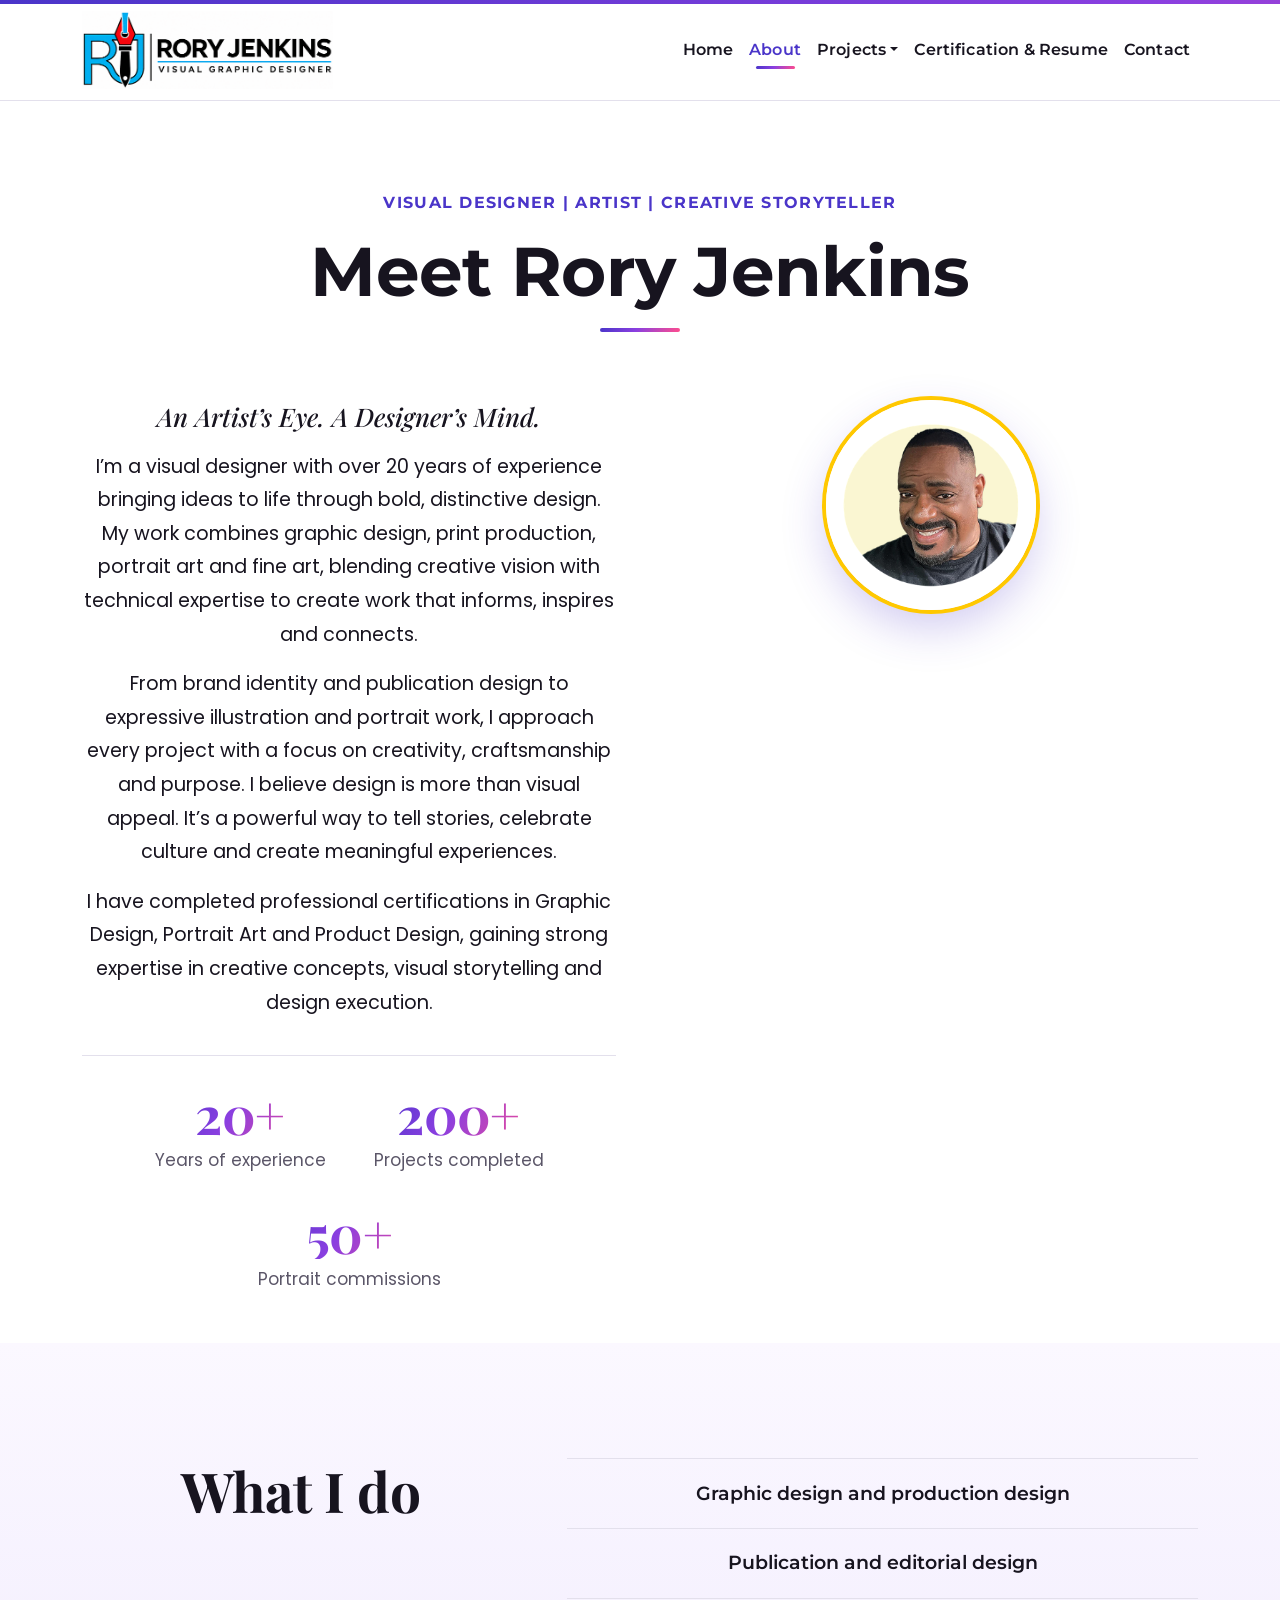
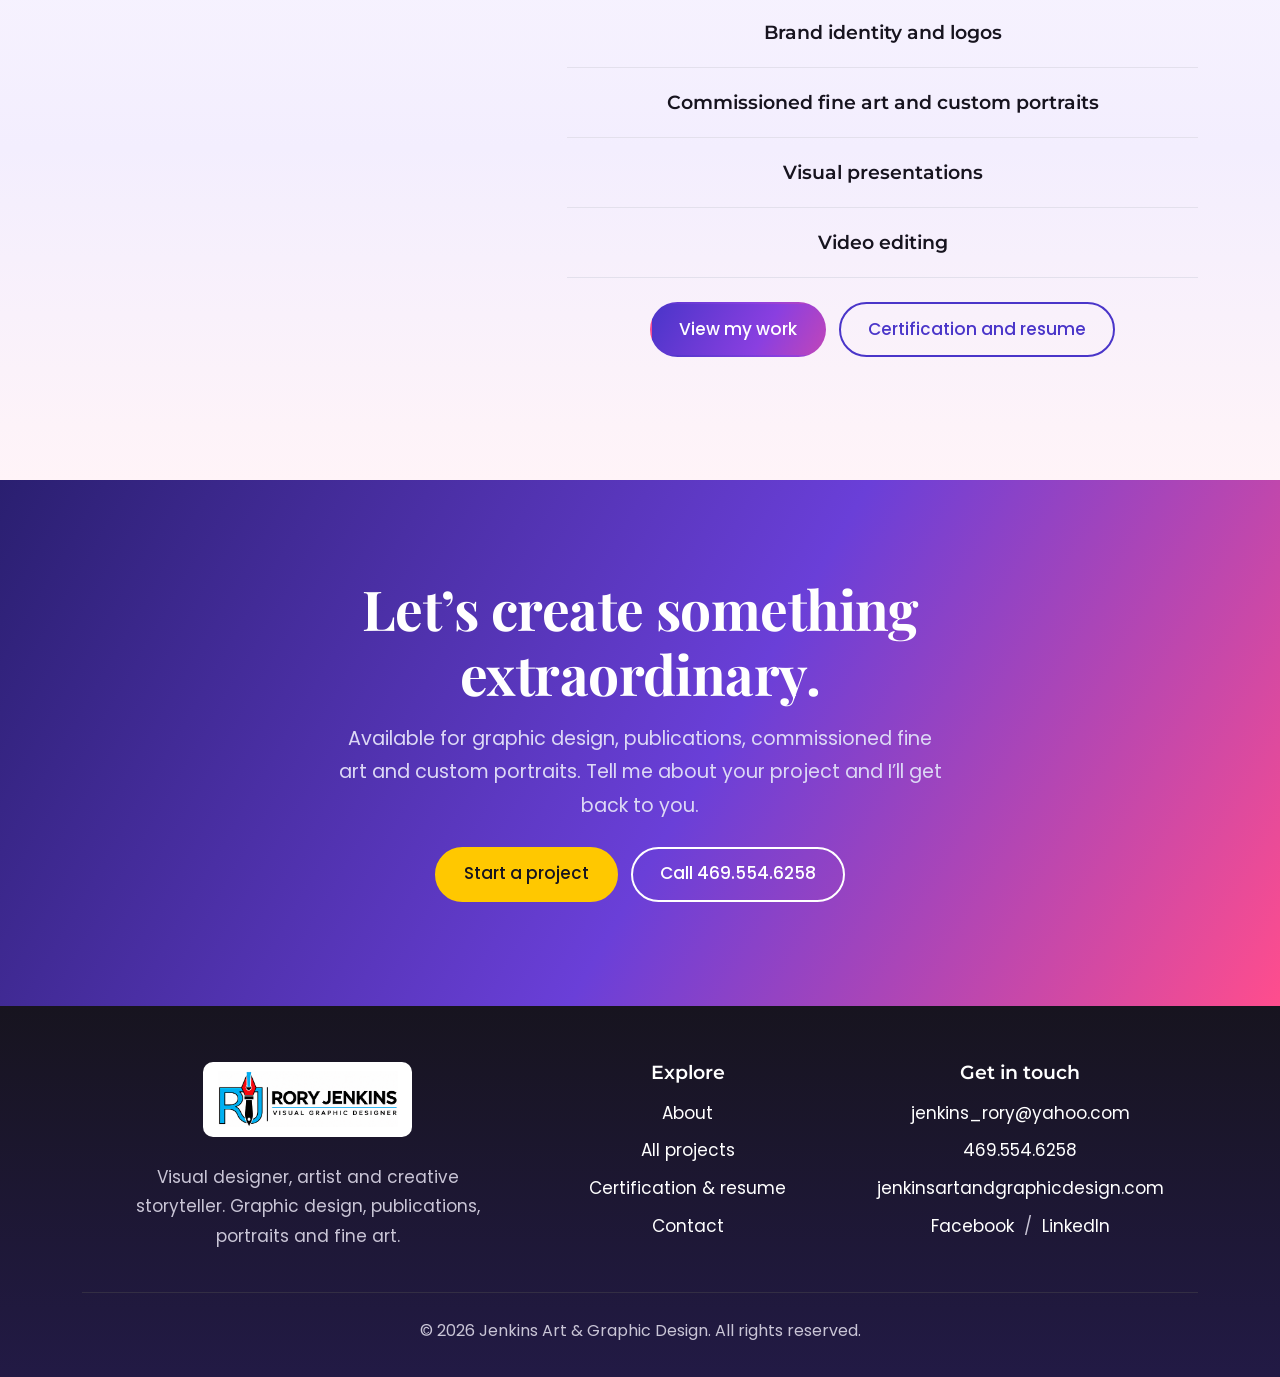
==== commit b32418b5: "Updated project files" ====
--- a/about.html
+++ b/about.html
@@ -11,7 +11,7 @@
 <link rel="icon" href="img/favicon.png" type="image/png">
 <link href="css/fonts.css" rel="stylesheet">
 <link href="vendor/bootstrap.min.css" rel="stylesheet">
-<link href="css/style.css" rel="stylesheet">
+<link href="css/style.css?v=20261115-centered" rel="stylesheet">
 </head>
 <body>
 <a class="skip-link" href="#main">Skip to content</a>
--- a/css/style.css
+++ b/css/style.css
@@ -632,29 +632,52 @@
   }
 }
 
-/* ---------- Client readability and balanced layout ---------- */
-body { font-size: 1.0625rem; line-height: 1.8; }
-.kicker { font-size: .875rem; font-weight: 700; letter-spacing: .08em; margin-bottom: 1rem; color: var(--violet); }
-.hero-role { color: var(--violet); }
-.hero-sub { font-size: clamp(1.5rem, 2.5vw, 2rem); font-weight: 600; line-height: 1.35; margin-bottom: 1.25rem; }
-.lead-text { font-family: var(--font-body); font-size: clamp(1.0625rem, 1.5vw, 1.1875rem); font-weight: 400; line-height: 1.85; color: #3a3550; max-width: 46rem; }
-.page-head .lead-text, .hero .lead-text { padding-left: 1.25rem; border-left: 3px solid var(--violet); }
+/* ---------- Client revision: larger type and centred text ---------- */
+body { font-size: clamp(1.125rem, 1rem + .25vw, 1.25rem); line-height: 1.75; }
+main, .site-footer { text-align: center; }
+.hero h1 { font-size: clamp(2.75rem, 5.6vw, 5rem); line-height: 1.1; }
+.page-head h1 { font-size: clamp(2.5rem, 5.4vw, 4.75rem); line-height: 1.12; max-width: 62rem; margin-inline: auto; }
+h2 { font-size: clamp(2.25rem, 4.3vw, 3.5rem); }
+.feature h3 { font-size: clamp(2rem, 3.8vw, 3rem); }
+.kicker { font-size: 1rem; font-weight: 700; letter-spacing: .08em; margin-bottom: 1rem; color: var(--violet); }
+.hero-role { color: var(--violet); font-size: 1.25rem; justify-content: center; }
+.hero-sub { font-size: clamp(1.75rem, 2.8vw, 2.25rem); font-weight: 600; line-height: 1.35; margin-bottom: 1.25rem; }
+.lead-text { font-family: var(--font-body); font-size: clamp(1.25rem, 1.1rem + .4vw, 1.5rem); font-weight: 400; line-height: 1.75; color: #3a3550; max-width: 48rem; }
+.page-head .lead-text, .hero .lead-text { padding-left: 0; border-left: 0; }
 .page-head .lead-text { margin-top: 1.5rem; }
 #categories .lead-text { max-width: 48rem; padding-left: 0; border: 0; }
 .prose { max-width: 44rem; }
-.feature .muted { font-size: 1.0625rem; }
-.meta dd { font-size: 1.0625rem; }
-.meta dt { font-size: .875rem; }
+.prose, .lead-text, .pull, .cta-band h2, .cta-band p, .site-footer p { margin-inline: auto; }
+.feature .muted { font-size: 1.125rem; }
+.meta, .stats, .filters { justify-content: center; }
+.meta dd { font-size: 1.125rem; }
+.meta dt { font-size: 1rem; }
+.stat-num { font-size: 3.25rem; }
+.stat-label { font-size: 1.0625rem; }
+.section-head h2::after, .page-head h1::after { margin-inline: auto; }
+.card-work { text-align: center; }
+.card-work h3 { font-size: 1.375rem; line-height: 1.35; }
+.card-work p, .gallery-item figcaption { font-size: 1.0625rem; line-height: 1.65; }
+.cat-card h3 { font-size: 1.25rem; }
+.cat-card span { font-size: 1rem; line-height: 1.6; }
+.btn, .filter-btn, .form-label { font-size: 1.0625rem; }
+.site-nav .nav-link, .site-nav .dropdown-item { font-size: 1rem; text-align: center; }
+.contact-list .label { font-size: 1rem; }
+.contact-list a { font-size: 1.25rem; }
+.form-control, .form-select { font-size: 1.125rem; text-align: center; }
+.site-footer { font-size: 1.0625rem; }
+.site-footer h4 { font-size: 1.2rem; }
+.footer-bottom { font-size: 1rem; }
 
 /* Natural word spacing helps scanning at every screen width. */
 p, .prose, .lead-text, .muted, .card-work p, .cta-band p, .gallery-item figcaption {
-  text-align: start;
+  text-align: center;
   hyphens: none;
   overflow-wrap: break-word;
 }
 .text-center p, .text-center .lead-text, .section-head.text-center .lead-text { text-align: center; }
 .cat-card span, .btn, .lightbox .lb-caption { text-align: center; }
-.hero-role, .kicker { text-align: start; }
+.hero-role, .kicker { text-align: center; }
 .text-center .kicker { text-align: center; }
 
 /* Centre artwork within its columns; keep the original images uncropped. */
@@ -677,7 +700,7 @@
 
 @media (max-width: 575.98px) {
   .hero-art { max-width: 360px; }
-  .kicker { font-size: .8125rem; letter-spacing: .06em; }
+  .kicker { font-size: .9375rem; letter-spacing: .06em; }
   .brand-logo img, .site-nav.is-scrolled .brand-logo img { height: auto; width: min(60vw, 230px); }
   .gallery-item, .doc-frame { max-width: 100%; }
   .cat-card img { width: 130px; }
